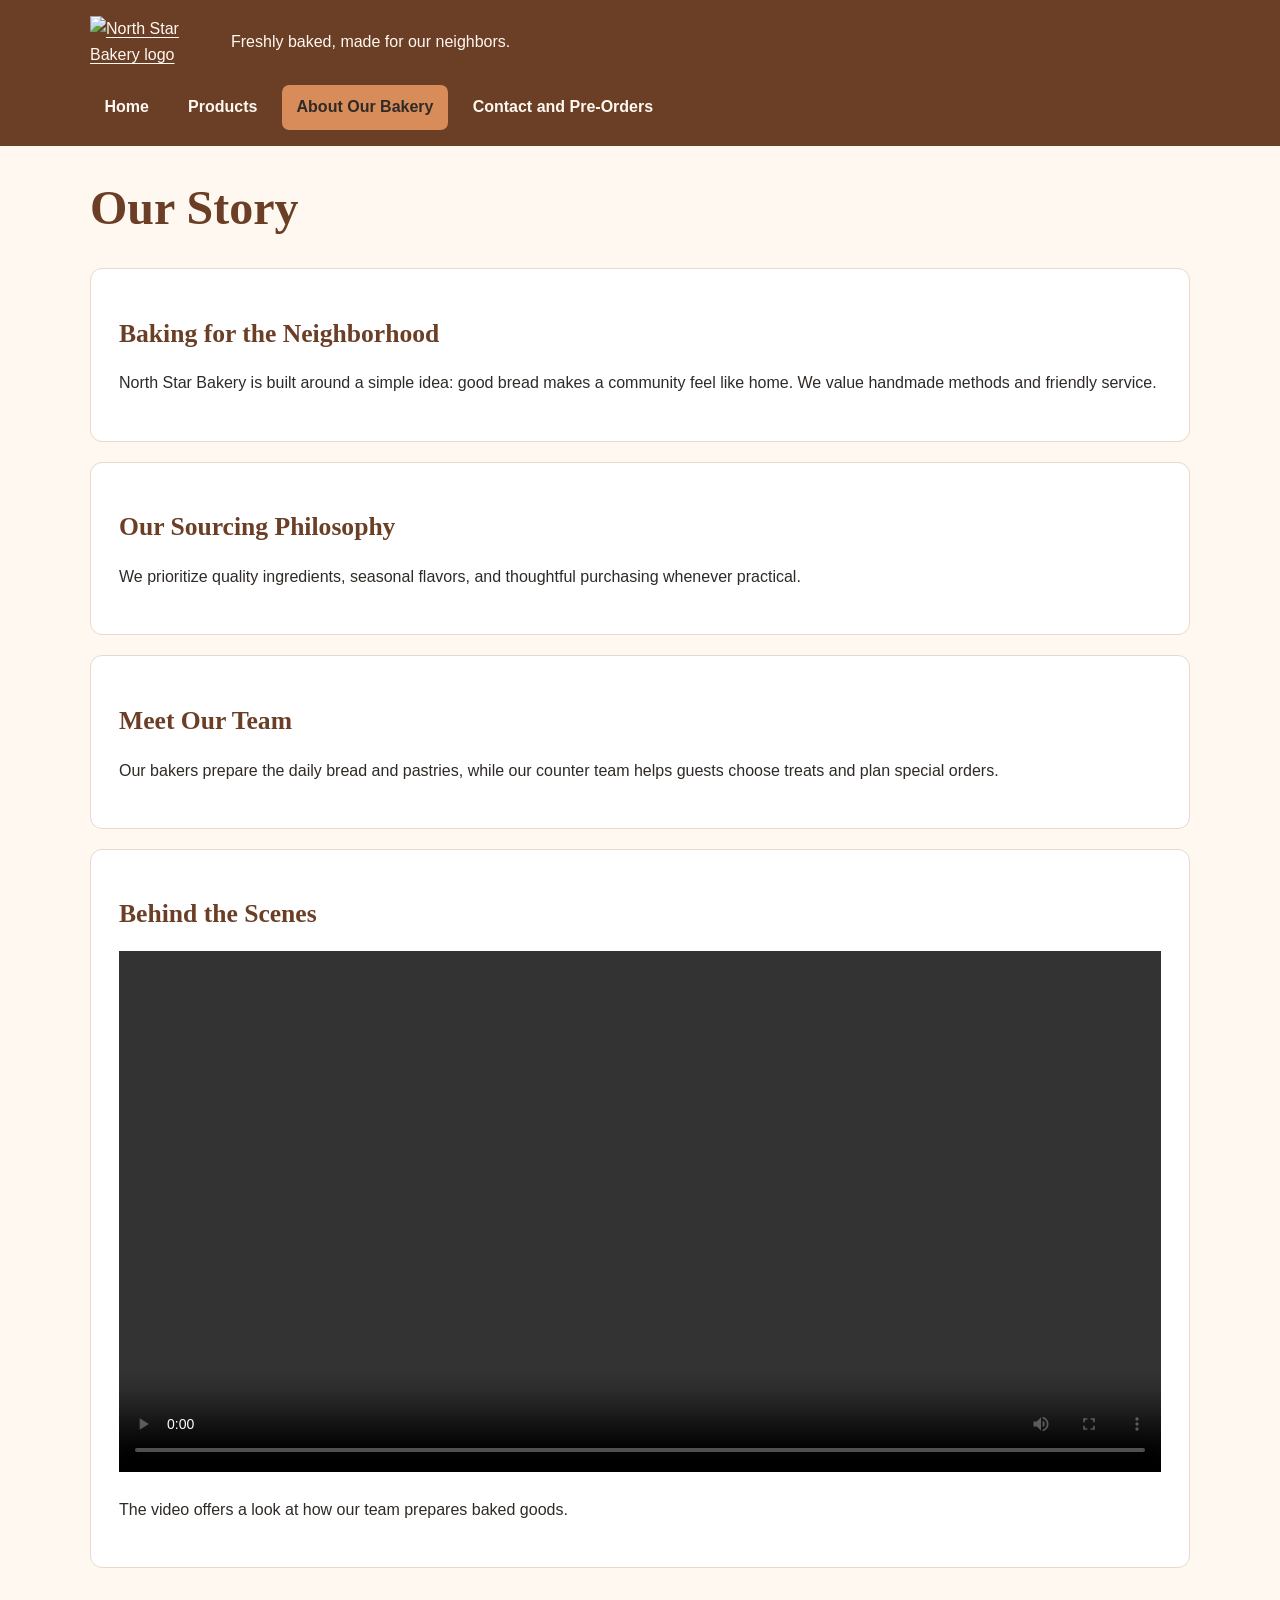
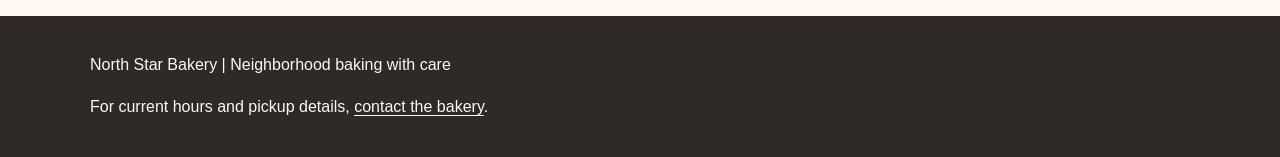
==== about.html @ 3b8f8146 "Add files via upload" ====
<!DOCTYPE html>

<html lang="en">
<head>
<meta charset="utf-8"/>
<meta content="width=device-width, initial-scale=1.0" name="viewport"/>
<title>About | North Star Bakery</title>
<link href="styles.css" rel="stylesheet"/></head>
<body>
<header class="site-header"><div class="brand"><a href="index.html"><img alt="North Star Bakery logo" src="media/bakery-logo_c.png"/></a><p>Freshly baked, made for our neighbors.</p></div>


<nav aria-label="Main navigation" class="site-nav">
<ul>
<li><a href="index.html">Home</a></li>
<li><a href="products.html">Products</a></li>
<li><a aria-current="page" href="about.html">About Our Bakery</a></li>
<li><a href="contact.html">Contact and Pre-Orders</a></li>
</ul>
</nav>
</header>
<main>
<h1>Our Story</h1>
<section aria-labelledby="story">
<h2 id="story">Baking for the Neighborhood</h2>
<p>North Star Bakery is built around a simple idea: good bread makes a community feel like home. We value handmade methods and friendly service.</p>
</section>
<section aria-labelledby="sourcing">
<h2 id="sourcing">Our Sourcing Philosophy</h2>
<p>We prioritize quality ingredients, seasonal flavors, and thoughtful purchasing whenever practical.</p>
</section>
<section aria-labelledby="team">
<h2 id="team">Meet Our Team</h2>
<p>Our bakers prepare the daily bread and pastries, while our counter team helps guests choose treats and plan special orders.</p>
</section>
<section aria-labelledby="behind-scenes">
<h2 id="behind-scenes">Behind the Scenes</h2>
<video controls="" preload="metadata" width="480">
<source src="media/bakery-behind-scenes_c.mp4" type="video/mp4"/>
        Your browser does not support HTML video. Please contact the bakery to learn about our baking process.
      </video>
<p>The video offers a look at how our team prepares baked goods.</p>
</section>
</main>
<footer class="site-footer">
<p>North Star Bakery | Neighborhood baking with care</p>
<p>For current hours and pickup details, <a href="contact.html">contact the bakery</a>.</p>
</footer>
</body>
</html>
---- styles.css ----
/* North Star Bakery — mobile-first design system */
:root { --cream:#FFF8F0; --brown:#6B3E26; --peach:#D88C5A; --charcoal:#2F2A26; }
* { box-sizing:border-box; }
html { scroll-behavior:smooth; }
body { margin:0; background:var(--cream); color:var(--charcoal); font:1rem/1.65 Arial,sans-serif; }
h1,h2,h3 { font-family:Georgia,serif; color:var(--brown); line-height:1.2; }
h1 { font-size:clamp(2rem,5vw,3rem); } h2 { font-size:1.6rem; }
a { color:var(--brown); text-underline-offset:.2em; } a:hover { color:#884421; }
a:focus-visible,button:focus-visible,input:focus-visible,select:focus-visible,textarea:focus-visible { outline:3px solid var(--brown); outline-offset:3px; }
.site-header { background:var(--brown); color:var(--cream); padding:1rem max(1rem,calc((100vw - 1100px)/2)); }
.brand { display:flex; flex-direction:column; align-items:center; gap:.4rem; text-align:center; }
.brand img { max-width:125px; max-height:95px; object-fit:contain; }
.site-header p { margin:.2rem 0; }
.site-header a { color:var(--cream); }
.site-nav ul { list-style:none; padding:0; margin:1rem 0 0; display:flex; flex-direction:column; gap:.45rem; }
.site-nav a { display:block; text-align:center; padding:.6rem .9rem; border-radius:.45rem; font-weight:bold; text-decoration:none; }
.site-nav a:hover,.site-nav a[aria-current="page"] { background:var(--peach); color:var(--charcoal); }
main { width:min(100% - 2rem,1100px); margin:2rem auto 3rem; }
main > p { max-width:75ch; }
.content-grid { display:flex; flex-direction:column; gap:1.25rem; }
main section { background:#fff; border:1px solid #e8d9cc; border-radius:.75rem; padding:1.25rem; margin:1.25rem 0; }
.content-grid section { flex:1 1 0; margin:0; }
img,picture,video { max-width:100%; } img { height:auto; } picture img { display:block; width:100%; border-radius:.5rem; }
section > img,figure img { display:block; max-height:420px; object-fit:cover; border-radius:.5rem; }
figure { margin:1rem 0; } figcaption { font-size:.93rem; margin-top:.5rem; }
audio { width:100%; max-width:550px; } video { width:100%; height:auto; }
fieldset { border:1px solid var(--brown); border-radius:.6rem; margin:1rem 0; padding:1rem; }
legend { font-weight:bold; color:var(--brown); padding:0 .4rem; }
label { display:block; font-weight:bold; margin-bottom:.3rem; }
input,select,textarea { width:100%; max-width:100%; border:1px solid #796d63; border-radius:.4rem; padding:.75rem; font:inherit; background:#fff; color:var(--charcoal); }
button { border:0; border-radius:.4rem; background:var(--brown); color:var(--cream); padding:.8rem 1.5rem; font:700 1rem Arial,sans-serif; cursor:pointer; }
button:hover { background:#874d2d; }
.site-footer { background:var(--charcoal); color:var(--cream); padding:1.25rem max(1rem,calc((100vw - 1100px)/2)); }
.site-footer a { color:var(--cream); }
@media (min-width:760px) {
 .brand { flex-direction:row; justify-content:flex-start; text-align:left; gap:1rem; }
 .site-nav ul { flex-direction:row; flex-wrap:wrap; gap:.65rem; }
 .content-grid { flex-direction:row; align-items:stretch; }
 main section { padding:1.75rem; }
 .form-layout { display:flex; gap:1.5rem; align-items:flex-start; }
 .form-layout > section:first-child { flex:2; } .form-layout > section:last-child { flex:1; }
}
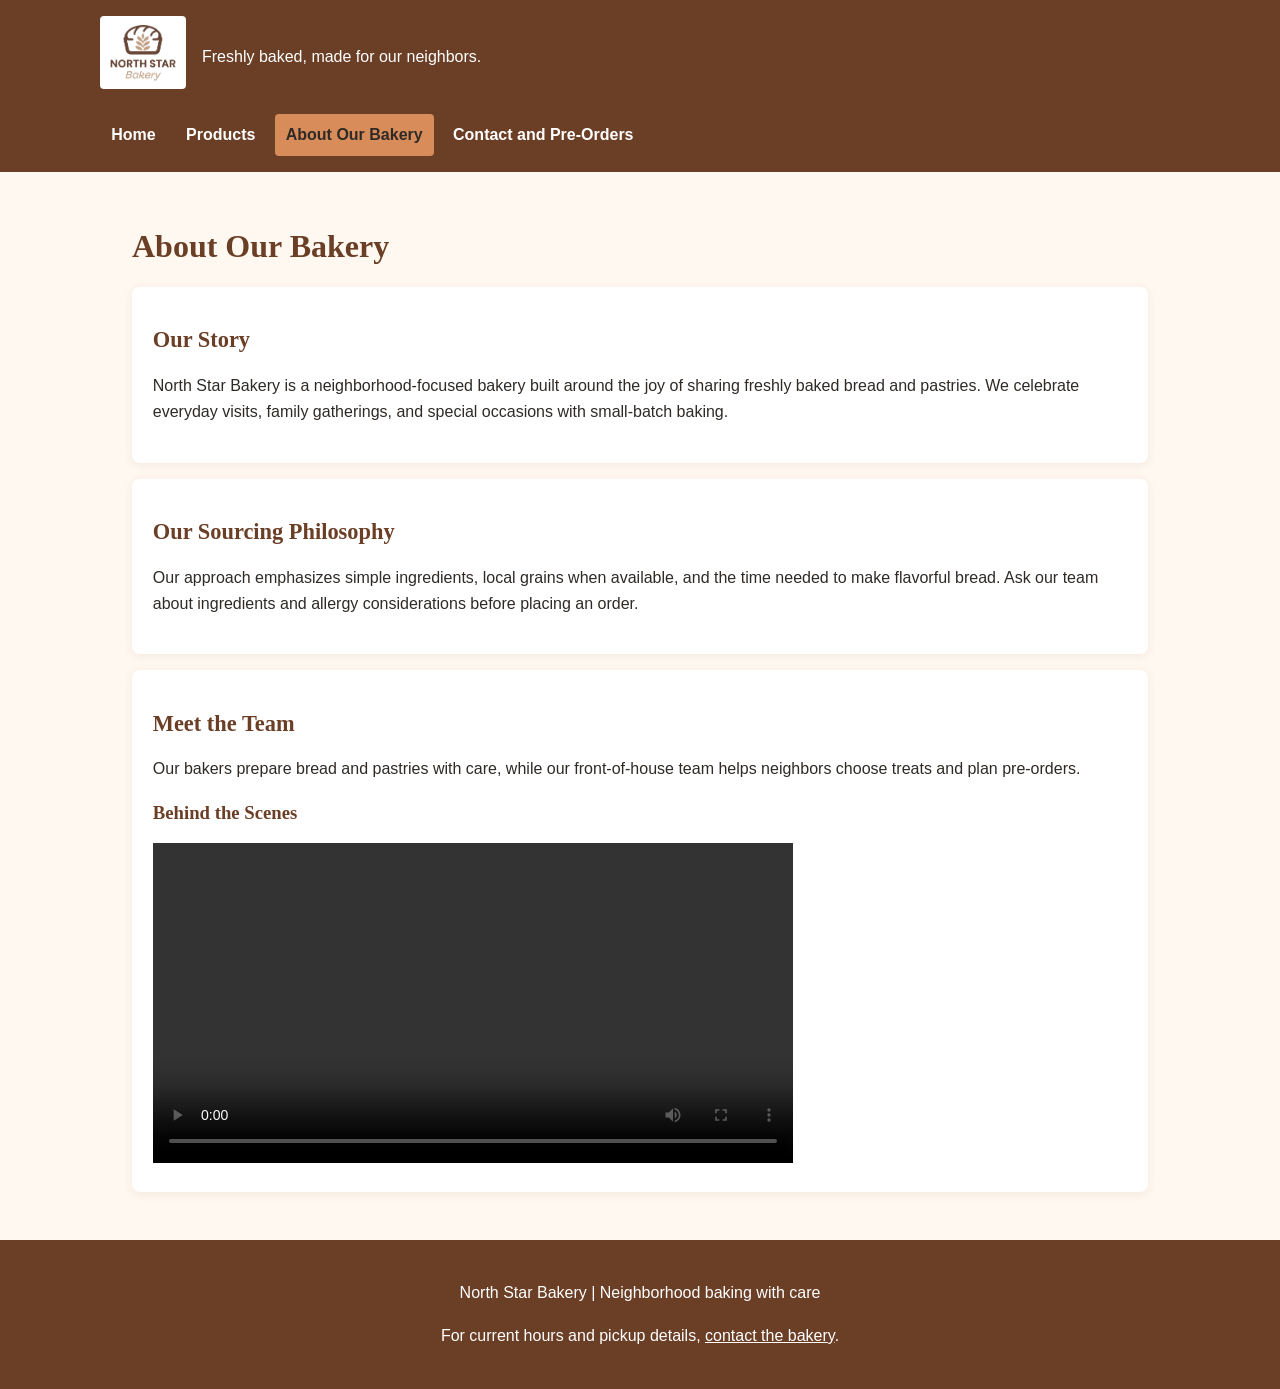
==== commit ae8ee379: "Add files via upload" ====
--- a/about.html
+++ b/about.html
@@ -1,50 +1 @@
-<!DOCTYPE html>
-
-<html lang="en">
-<head>
-<meta charset="utf-8"/>
-<meta content="width=device-width, initial-scale=1.0" name="viewport"/>
-<title>About | North Star Bakery</title>
-<link href="styles.css" rel="stylesheet"/></head>
-<body>
-<header class="site-header"><div class="brand"><a href="index.html"><img alt="North Star Bakery logo" src="media/bakery-logo_c.png"/></a><p>Freshly baked, made for our neighbors.</p></div>
-
-
-<nav aria-label="Main navigation" class="site-nav">
-<ul>
-<li><a href="index.html">Home</a></li>
-<li><a href="products.html">Products</a></li>
-<li><a aria-current="page" href="about.html">About Our Bakery</a></li>
-<li><a href="contact.html">Contact and Pre-Orders</a></li>
-</ul>
-</nav>
-</header>
-<main>
-<h1>Our Story</h1>
-<section aria-labelledby="story">
-<h2 id="story">Baking for the Neighborhood</h2>
-<p>North Star Bakery is built around a simple idea: good bread makes a community feel like home. We value handmade methods and friendly service.</p>
-</section>
-<section aria-labelledby="sourcing">
-<h2 id="sourcing">Our Sourcing Philosophy</h2>
-<p>We prioritize quality ingredients, seasonal flavors, and thoughtful purchasing whenever practical.</p>
-</section>
-<section aria-labelledby="team">
-<h2 id="team">Meet Our Team</h2>
-<p>Our bakers prepare the daily bread and pastries, while our counter team helps guests choose treats and plan special orders.</p>
-</section>
-<section aria-labelledby="behind-scenes">
-<h2 id="behind-scenes">Behind the Scenes</h2>
-<video controls="" preload="metadata" width="480">
-<source src="media/bakery-behind-scenes_c.mp4" type="video/mp4"/>
-        Your browser does not support HTML video. Please contact the bakery to learn about our baking process.
-      </video>
-<p>The video offers a look at how our team prepares baked goods.</p>
-</section>
-</main>
-<footer class="site-footer">
-<p>North Star Bakery | Neighborhood baking with care</p>
-<p>For current hours and pickup details, <a href="contact.html">contact the bakery</a>.</p>
-</footer>
-</body>
-</html>+<!DOCTYPE html><html lang="en"><head><meta charset="utf-8"><meta name="viewport" content="width=device-width, initial-scale=1"><title>About | North Star Bakery</title><link rel="stylesheet" href="styles.css"><script src="script.js" defer></script></head><body><header class="site-header"><div class="brand"><a href="index.html"><img src="media/bakery-logo_c.png" alt="North Star Bakery logo"></a><p>Freshly baked, made for our neighbors.</p></div><nav class="site-nav" aria-label="Main navigation"><ul><li><a href="index.html">Home</a></li><li><a href="products.html">Products</a></li><li><a href="about.html" aria-current="page">About Our Bakery</a></li><li><a href="contact.html">Contact and Pre-Orders</a></li></ul></nav></header><main><h1>About Our Bakery</h1><section><h2>Our Story</h2><p>North Star Bakery is a neighborhood-focused bakery built around the joy of sharing freshly baked bread and pastries. We celebrate everyday visits, family gatherings, and special occasions with small-batch baking.</p></section><section><h2>Our Sourcing Philosophy</h2><p>Our approach emphasizes simple ingredients, local grains when available, and the time needed to make flavorful bread. Ask our team about ingredients and allergy considerations before placing an order.</p></section><section><h2>Meet the Team</h2><p>Our bakers prepare bread and pastries with care, while our front-of-house team helps neighbors choose treats and plan pre-orders.</p><h3>Behind the Scenes</h3><video controls preload="metadata" width="640"><source src="media/bakery-behind-scenes_c.mp4" type="video/mp4">Your browser does not support HTML video. Contact the bakery to learn about our baking process.</video></section></main><footer class="site-footer"><p>North Star Bakery | Neighborhood baking with care</p><p>For current hours and pickup details, <a href="contact.html">contact the bakery</a>.</p></footer></body></html>
--- a/styles.css
+++ b/styles.css
@@ -1,42 +1,2 @@
-/* North Star Bakery — mobile-first design system */
-:root { --cream:#FFF8F0; --brown:#6B3E26; --peach:#D88C5A; --charcoal:#2F2A26; }
-* { box-sizing:border-box; }
-html { scroll-behavior:smooth; }
-body { margin:0; background:var(--cream); color:var(--charcoal); font:1rem/1.65 Arial,sans-serif; }
-h1,h2,h3 { font-family:Georgia,serif; color:var(--brown); line-height:1.2; }
-h1 { font-size:clamp(2rem,5vw,3rem); } h2 { font-size:1.6rem; }
-a { color:var(--brown); text-underline-offset:.2em; } a:hover { color:#884421; }
-a:focus-visible,button:focus-visible,input:focus-visible,select:focus-visible,textarea:focus-visible { outline:3px solid var(--brown); outline-offset:3px; }
-.site-header { background:var(--brown); color:var(--cream); padding:1rem max(1rem,calc((100vw - 1100px)/2)); }
-.brand { display:flex; flex-direction:column; align-items:center; gap:.4rem; text-align:center; }
-.brand img { max-width:125px; max-height:95px; object-fit:contain; }
-.site-header p { margin:.2rem 0; }
-.site-header a { color:var(--cream); }
-.site-nav ul { list-style:none; padding:0; margin:1rem 0 0; display:flex; flex-direction:column; gap:.45rem; }
-.site-nav a { display:block; text-align:center; padding:.6rem .9rem; border-radius:.45rem; font-weight:bold; text-decoration:none; }
-.site-nav a:hover,.site-nav a[aria-current="page"] { background:var(--peach); color:var(--charcoal); }
-main { width:min(100% - 2rem,1100px); margin:2rem auto 3rem; }
-main > p { max-width:75ch; }
-.content-grid { display:flex; flex-direction:column; gap:1.25rem; }
-main section { background:#fff; border:1px solid #e8d9cc; border-radius:.75rem; padding:1.25rem; margin:1.25rem 0; }
-.content-grid section { flex:1 1 0; margin:0; }
-img,picture,video { max-width:100%; } img { height:auto; } picture img { display:block; width:100%; border-radius:.5rem; }
-section > img,figure img { display:block; max-height:420px; object-fit:cover; border-radius:.5rem; }
-figure { margin:1rem 0; } figcaption { font-size:.93rem; margin-top:.5rem; }
-audio { width:100%; max-width:550px; } video { width:100%; height:auto; }
-fieldset { border:1px solid var(--brown); border-radius:.6rem; margin:1rem 0; padding:1rem; }
-legend { font-weight:bold; color:var(--brown); padding:0 .4rem; }
-label { display:block; font-weight:bold; margin-bottom:.3rem; }
-input,select,textarea { width:100%; max-width:100%; border:1px solid #796d63; border-radius:.4rem; padding:.75rem; font:inherit; background:#fff; color:var(--charcoal); }
-button { border:0; border-radius:.4rem; background:var(--brown); color:var(--cream); padding:.8rem 1.5rem; font:700 1rem Arial,sans-serif; cursor:pointer; }
-button:hover { background:#874d2d; }
-.site-footer { background:var(--charcoal); color:var(--cream); padding:1.25rem max(1rem,calc((100vw - 1100px)/2)); }
-.site-footer a { color:var(--cream); }
-@media (min-width:760px) {
- .brand { flex-direction:row; justify-content:flex-start; text-align:left; gap:1rem; }
- .site-nav ul { flex-direction:row; flex-wrap:wrap; gap:.65rem; }
- .content-grid { flex-direction:row; align-items:stretch; }
- main section { padding:1.75rem; }
- .form-layout { display:flex; gap:1.5rem; align-items:flex-start; }
- .form-layout > section:first-child { flex:2; } .form-layout > section:last-child { flex:1; }
-}
+/* Touchstone 3 palette and responsive design preserved */
+:root{--cream:#FFF8F0;--brown:#6B3E26;--peach:#D88C5A;--charcoal:#2F2A26}*{box-sizing:border-box}body{margin:0;background:var(--cream);color:var(--charcoal);font:16px/1.65 Arial,sans-serif}h1,h2,h3{font-family:Georgia,serif;color:var(--brown);line-height:1.25}h1{font-size:2rem}h2{font-size:1.4rem}a{color:var(--brown)}a:focus-visible,button:focus-visible,input:focus-visible,select:focus-visible,textarea:focus-visible{outline:3px solid var(--peach);outline-offset:3px}.site-header{background:var(--brown);color:white;padding:1rem max(1rem,calc((100vw - 1080px)/2))}.brand{display:flex;align-items:center;gap:1rem}.brand img{width:86px;background:white;border-radius:4px}.brand p{color:white}.site-nav ul{list-style:none;display:flex;flex-wrap:wrap;gap:.5rem;margin:1rem 0 0;padding:0}.site-nav a{display:inline-block;color:white;text-decoration:none;padding:.5rem .7rem;border-radius:4px;font-weight:bold}.site-nav a[aria-current],.site-nav a:hover{background:var(--peach);color:var(--charcoal)}main{max-width:1080px;margin:auto;padding:1.25rem}section,.panel{background:white;border-radius:8px;padding:1.3rem;margin:1rem 0;box-shadow:0 2px 10px #6b3e2615}img,video{max-width:100%;height:auto}figure{margin:1rem 0}figcaption{font-style:italic;font-size:.9rem}audio{max-width:100%}.site-footer{background:var(--brown);color:white;padding:1.5rem;text-align:center}.site-footer a{color:white}.content-grid{display:flex;flex-direction:column;gap:1rem}.content-grid>section{flex:1}.product-grid{display:grid;grid-template-columns:1fr;gap:1rem}.product-card{border:1px solid #e8d6c8;border-radius:8px;padding:1rem;background:#fffdfb}.product-card h3{margin-top:0}button,.button{background:var(--brown);color:white;border:0;border-radius:5px;padding:.7rem 1rem;cursor:pointer;font:inherit}button:hover{background:#8b5637}.favorite-button[aria-pressed=true]{background:var(--peach);color:var(--charcoal)}label{display:block;font-weight:bold;margin-top:1rem}input,select,textarea{display:block;width:100%;padding:.7rem;border:1px solid #8b827b;border-radius:4px;font:inherit}textarea{min-height:100px}.error{color:#9a2525;font-weight:bold;font-size:.9rem;min-height:1.1rem;margin:.2rem 0}.invalid{border:2px solid #9a2525}.status{padding:.6rem 0;font-weight:bold}.muted{color:#60544c}#favorite-summary{border-left:4px solid var(--peach);padding:.5rem 1rem;background:#fff5ec}@media(min-width:760px){.site-nav ul{flex-direction:row}.content-grid{flex-direction:row}.product-grid{grid-template-columns:repeat(3,1fr)}main{padding:2rem}.contact-layout{display:grid;grid-template-columns:2fr 1fr;gap:1rem}}
